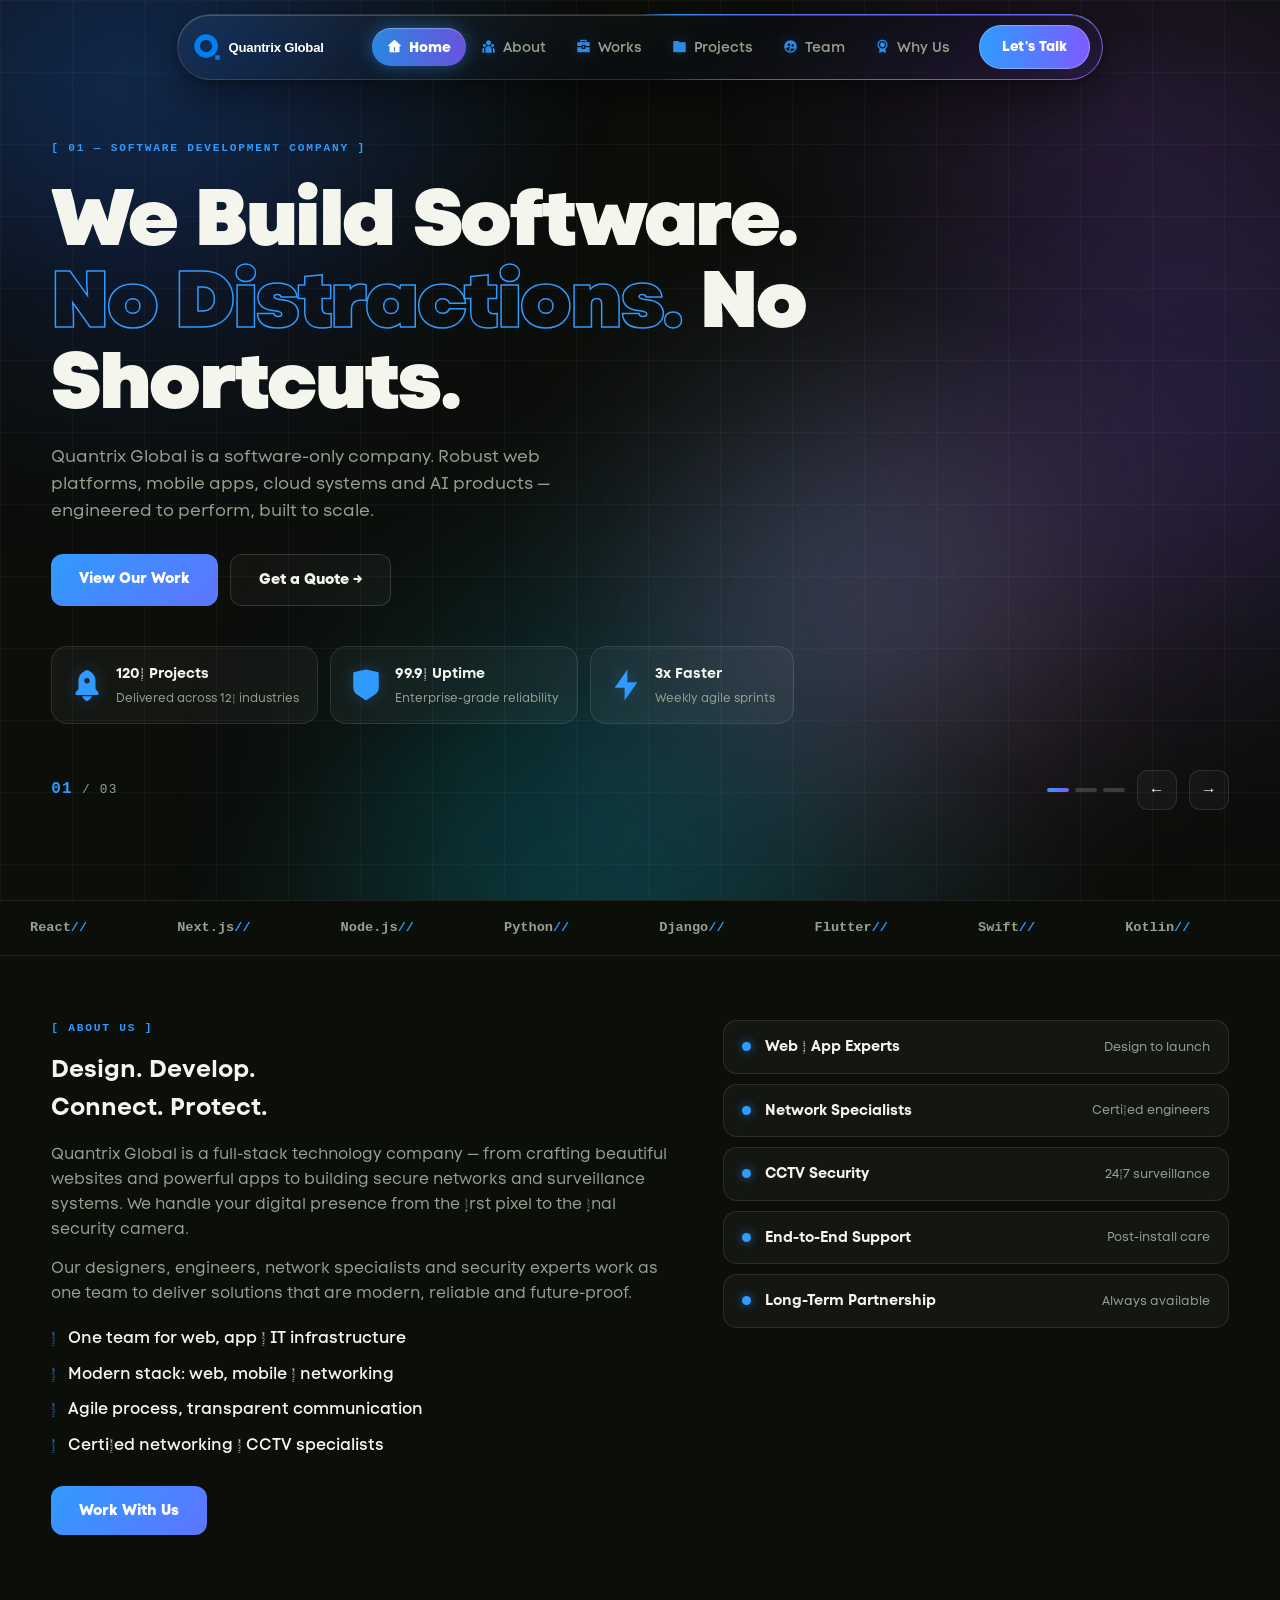
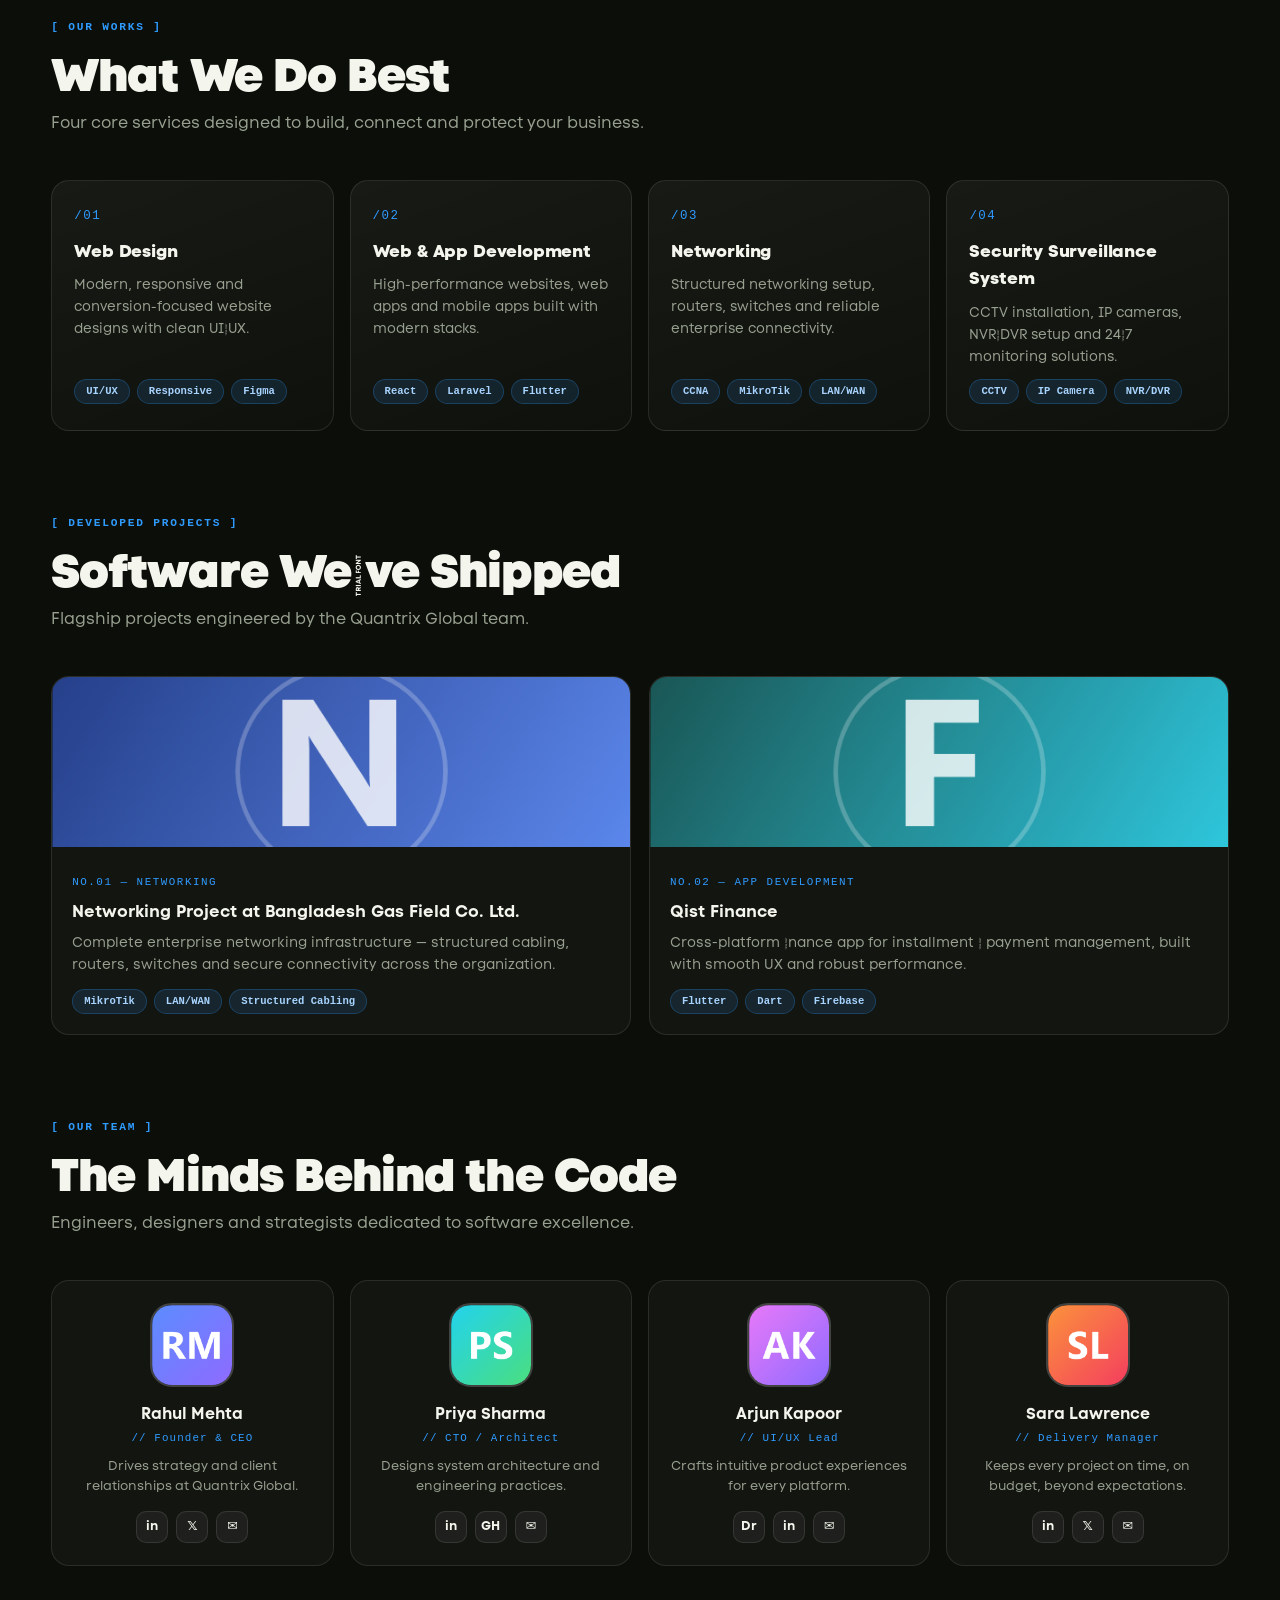
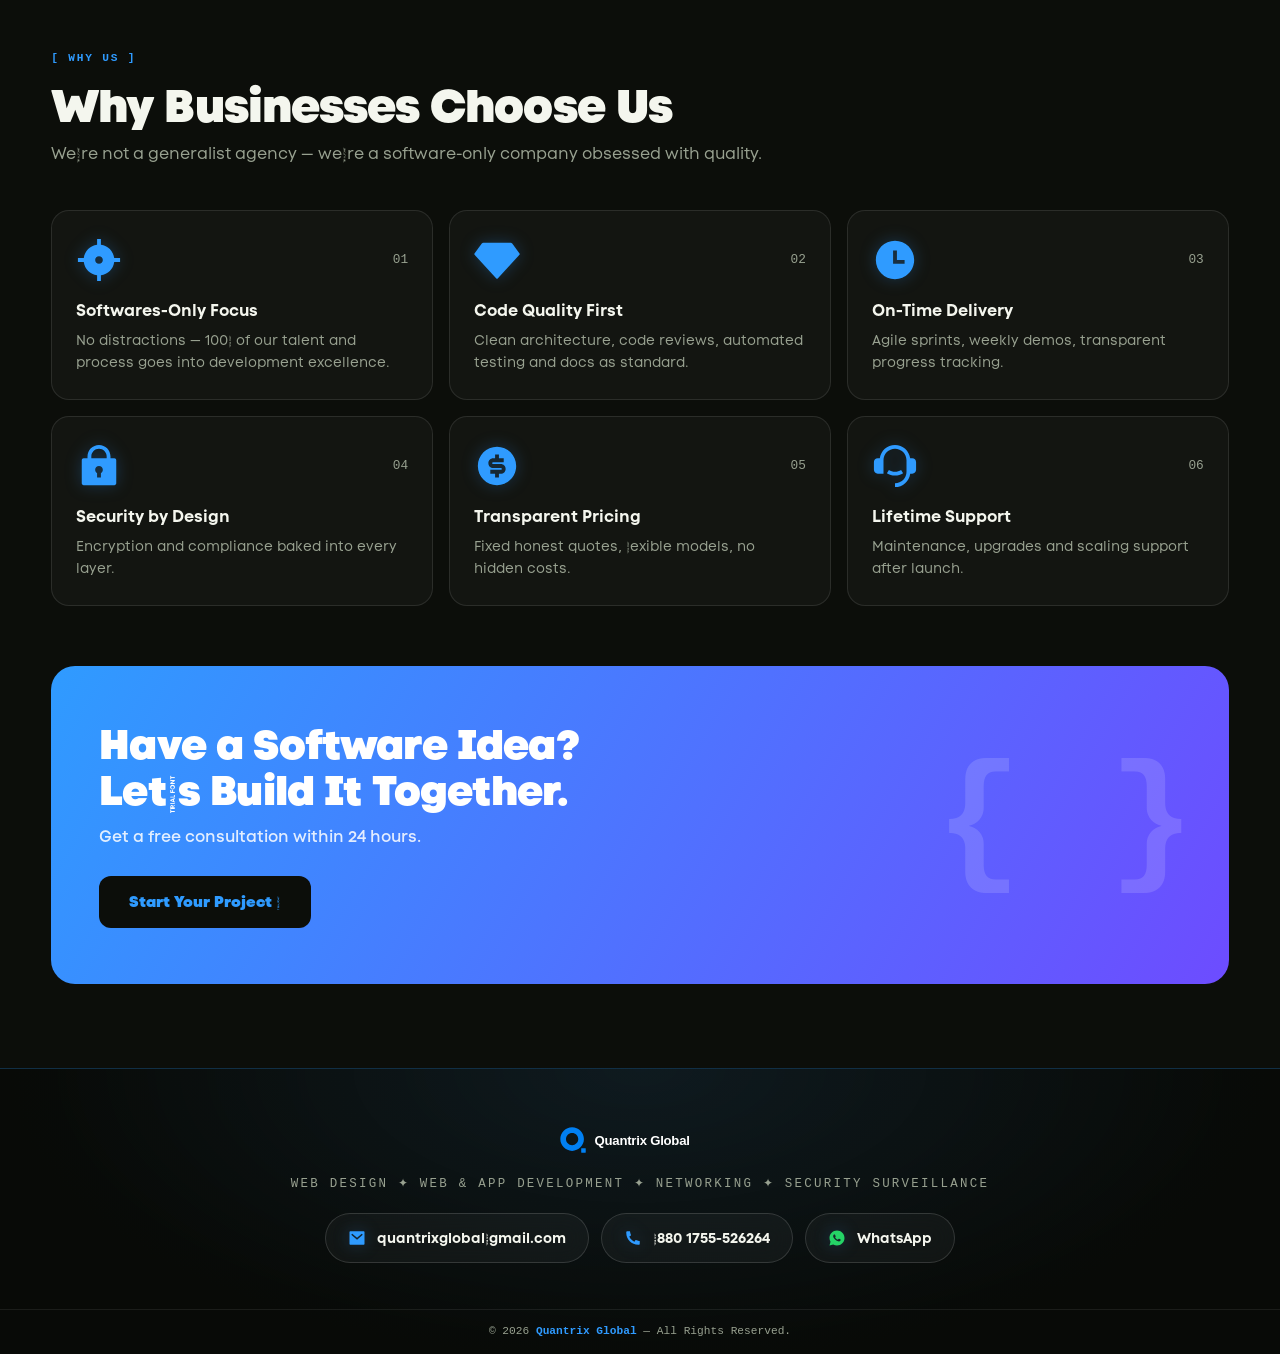
==== index.html @ fe653de9 "first commit" ====
﻿<!DOCTYPE html>
<html lang="en">
<head>
<meta charset="UTF-8">
<meta name="viewport" content="width=device-width, initial-scale=1.0">
<title>Quantrix Global — Software Development Company</title>
<meta name="description" content="Quantrix Global — We develop powerful, scalable software. Web apps, mobile apps, cloud solutions, AI systems and more.">
<link rel="icon" type="image/svg+xml" href="assets/img/logo-mark.svg">
<link rel="stylesheet" href="assets/css/style.css">
</head>
<body>

<div class="bg-grid"></div>
<div class="bg-colors"><div class="blob b1"></div><div class="blob b2"></div><div class="blob b3"></div><div class="blob b4"></div><div class="blob b5"></div></div>
<div class="bg-glow"></div>

<!-- ============ NAV ============ -->
<div class="nav-wrap">
  <nav class="nav" id="nav">
    <a href="#home" class="brand">
      <img class="brand-logo" src="assets/img/logo-nav.svg" alt="Quantrix Global">
    </a>
    <ul class="nav-links">
      <li><a href="#home" class="active"><img class="nico" src="assets/img/icons/react/home.svg" alt="">Home</a></li>
      <li><a href="#about"><img class="nico" src="assets/img/icons/react/about.svg" alt="">About</a></li>
      <li><a href="#works"><img class="nico" src="assets/img/icons/react/works.svg" alt="">Works</a></li>
      <li><a href="#projects"><img class="nico" src="assets/img/icons/react/projects.svg" alt="">Projects</a></li>
      <li><a href="#team"><img class="nico" src="assets/img/icons/react/team.svg" alt="">Team</a></li>
      <li><a href="#why"><img class="nico" src="assets/img/icons/react/why.svg" alt="">Why Us</a></li>
    </ul>
    <a href="#contact" class="nav-cta">Let's Talk</a>
    <button class="hamburger" id="hamburger" aria-label="Menu">
      <span class="bar"></span><span class="bar"></span><span class="bar"></span>
    </button>
  </nav>
</div>

<!-- ============ HERO SLIDER ============ -->
<header class="hero" id="home">
  <div class="container">
    <div class="hero-grid">
      <div class="slider" id="slider">

        <div class="slide active">
          <span class="k-mono mono">[ 01 — Software Development Company ]</span>
          <h1>We Build Software.<br><em>No Distractions.</em> No Shortcuts.</h1>
          <p>Quantrix Global is a software-only company. Robust web platforms, mobile apps, cloud systems and AI products — engineered to perform, built to scale.</p>
          <div class="slide-actions">
            <a href="#projects" class="btn-primary">View Our Work</a>
            <a href="#contact" class="btn-ghost">Get a Quote →</a>
          </div>
          <div class="k-tokens">
            <div class="k-card"><img src="assets/img/icons/react/rocket.svg" alt=""><span><b>120+ Projects</b><small>Delivered across 12+ industries</small></span></div>
            <div class="k-card"><img src="assets/img/icons/react/shield.svg" alt=""><span><b>99.9% Uptime</b><small>Enterprise-grade reliability</small></span></div>
            <div class="k-card"><img src="assets/img/icons/react/bolt.svg" alt=""><span><b>3x Faster</b><small>Weekly agile sprints</small></span></div>
          </div>
        </div>

        <div class="slide">
          <span class="k-mono mono">[ 02 — Web · Mobile · Cloud · AI ]</span>
          <h1>One Team.<br>Every <em>Technology</em> You Need.</h1>
          <p>Idea to launch — strategy, design, development, testing and deployment under one roof, with weekly demos so you always know what's shipping.</p>
          <div class="slide-actions">
            <a href="#works" class="btn-primary">Explore Services</a>
            <a href="#team" class="btn-ghost">Meet the Team →</a>
          </div>
          <div class="k-tokens">
            <div class="k-card"><img src="assets/img/icons/react/web.svg" alt=""><span><b>8+ Countries</b><small>Serving a global client base</small></span></div>
            <div class="k-card"><img src="assets/img/icons/react/ai.svg" alt=""><span><b>AI-Enabled</b><small>Future-proof builds</small></span></div>
            <div class="k-card"><img src="assets/img/icons/react/target.svg" alt=""><span><b>100% Focus</b><small>On development excellence</small></span></div>
          </div>
        </div>

        <div class="slide">
          <span class="k-mono mono">[ 03 — Your Technology Partner ]</span>
          <h1>Bold Ideas,<br>Engineered Into <em>Reality.</em></h1>
          <p>Startups and enterprises trust us to architect, build and scale mission-critical software that users love and businesses depend on.</p>
          <div class="slide-actions">
            <a href="#why" class="btn-primary">Why Choose Us</a>
            <a href="#contact" class="btn-ghost">Start a Project →</a>
          </div>
          <div class="k-tokens">
            <div class="k-card"><img src="assets/img/icons/react/coin.svg" alt=""><span><b>Honest Pricing</b><small>Fixed quotes, no hidden costs</small></span></div>
            <div class="k-card"><img src="assets/img/icons/react/support.svg" alt=""><span><b>Lifetime Support</b><small>We stay after launch</small></span></div>
            <div class="k-card"><img src="assets/img/icons/react/lock.svg" alt=""><span><b>Security First</b><small>Baked into every layer</small></span></div>
          </div>
        </div>

      </div>

      <div class="slider-controls">
        <span class="s-count"><b>01</b> / 03</span>
        <div class="s-nav">
          <div class="s-dots" id="dots"></div>
          <button class="s-arrow" id="prev" aria-label="Previous">←</button>
          <button class="s-arrow" id="next" aria-label="Next">→</button>
        </div>
      </div>
    </div>
  </div>
</header>

<!-- ============ TECH MARQUEE ============ -->
<div class="marquee-wrap">
  <div class="marquee">
    <span>React<i>//</i></span><span>Next.js<i>//</i></span><span>Node.js<i>//</i></span><span>Python<i>//</i></span><span>Django<i>//</i></span><span>Flutter<i>//</i></span><span>Swift<i>//</i></span><span>Kotlin<i>//</i></span><span>AWS<i>//</i></span><span>Azure<i>//</i></span><span>Docker<i>//</i></span><span>Kubernetes<i>//</i></span><span>TensorFlow<i>//</i></span><span>PostgreSQL<i>//</i></span><span>GraphQL<i>//</i></span>
    <span>React<i>//</i></span><span>Next.js<i>//</i></span><span>Node.js<i>//</i></span><span>Python<i>//</i></span><span>Django<i>//</i></span><span>Flutter<i>//</i></span><span>Swift<i>//</i></span><span>Kotlin<i>//</i></span><span>AWS<i>//</i></span><span>Azure<i>//</i></span><span>Docker<i>//</i></span><span>Kubernetes<i>//</i></span><span>TensorFlow<i>//</i></span><span>PostgreSQL<i>//</i></span><span>GraphQL<i>//</i></span>
  </div>
</div>

<!-- ============ STATS STRIP ============ -->
<section id="about" style="padding-top:64px">
  <div class="container">
    <div class="about-grid">
      <div class="about-copy reveal">
        <span class="sec-tag mono">[ About Us ]</span>
        <h2>Design. Develop.<br>Connect. Protect.</h2>
        <p style="margin-top:14px">Quantrix Global is a full-stack technology company — from crafting beautiful websites and powerful apps to building secure networks and surveillance systems. We handle your digital presence from the first pixel to the final security camera.</p>
        <p>Our designers, engineers, network specialists and security experts work as one team to deliver solutions that are modern, reliable and future-proof.</p>
        <ul class="about-points">
          <li>One team for web, app & IT infrastructure</li>
          <li>Modern stack: web, mobile & networking</li>
          <li>Agile process, transparent communication</li>
          <li>Certified networking & CCTV specialists</li>
        </ul>
        <a href="#contact" class="btn-primary">Work With Us</a>
      </div>
      <div class="pill-rows">
        <div class="prow reveal"><span class="dot"></span><b>Web & App Experts</b><small>Design to launch</small></div>
        <div class="prow reveal"><span class="dot"></span><b>Network Specialists</b><small>Certified engineers</small></div>
        <div class="prow reveal"><span class="dot"></span><b>CCTV Security</b><small>24/7 surveillance</small></div>
        <div class="prow reveal"><span class="dot"></span><b>End-to-End Support</b><small>Post-install care</small></div>
        <div class="prow reveal"><span class="dot"></span><b>Long-Term Partnership</b><small>Always available</small></div>
      </div>
    </div>
  </div>
</section>

<!-- ============ WORKS: EDITORIAL ROWS ============ -->
<section id="works" style="padding-top:0">
  <div class="container">
    <div class="sec-head reveal">
      <span class="sec-tag mono">[ Our Works ]</span>
      <h2>What We Do Best</h2>
      <p>Four core services designed to build, connect and protect your business.</p>
    </div>
    <div class="work-grid reveal">
      <div class="work-card">
        <span class="w-idx">/01</span>
        <h4>Web Design</h4>
        <p>Modern, responsive and conversion-focused website designs with clean UI/UX.</p>
        <div class="p-tags"><span>UI/UX</span><span>Responsive</span><span>Figma</span></div>
      </div>
      <div class="work-card">
        <span class="w-idx">/02</span>
        <h4>Web & App Development</h4>
        <p>High-performance websites, web apps and mobile apps built with modern stacks.</p>
        <div class="p-tags"><span>React</span><span>Laravel</span><span>Flutter</span></div>
      </div>
      <div class="work-card">
        <span class="w-idx">/03</span>
        <h4>Networking</h4>
        <p>Structured networking setup, routers, switches and reliable enterprise connectivity.</p>
        <div class="p-tags"><span>CCNA</span><span>MikroTik</span><span>LAN/WAN</span></div>
      </div>
      <div class="work-card">
        <span class="w-idx">/04</span>
        <h4>Security Surveillance System</h4>
        <p>CCTV installation, IP cameras, NVR/DVR setup and 24/7 monitoring solutions.</p>
        <div class="p-tags"><span>CCTV</span><span>IP Camera</span><span>NVR/DVR</span></div>
      </div>
    </div>
  </div>
</section>

<!-- ============ PROJECTS ============ -->
<section id="projects" style="padding-top:0">
  <div class="container">
    <div class="sec-head reveal">
      <span class="sec-tag mono">[ Developed Projects ]</span>
      <h2>Software We've Shipped</h2>
      <p>Flagship projects engineered by the Quantrix Global team.</p>
    </div>
    <div class="projects-grid">
      <div class="proj-card reveal">
        <div class="proj-thumb" style="background-image:url('assets/img/projects/nexcart.png')"></div>
        <div class="proj-body">
          <span class="p-idx">NO.01 — NETWORKING</span>
          <h4>Networking Project at Bangladesh Gas Field Co. Ltd.</h4>
          <p>Complete enterprise networking infrastructure — structured cabling, routers, switches and secure connectivity across the organization.</p>
          <div class="p-tags"><span>MikroTik</span><span>LAN/WAN</span><span>Structured Cabling</span></div>
        </div>
      </div>
      <div class="proj-card reveal">
        <div class="proj-thumb" style="background-image:url('assets/img/projects/finpulse.png')"></div>
        <div class="proj-body">
          <span class="p-idx">NO.02 — APP DEVELOPMENT</span>
          <h4>Qist Finance</h4>
          <p>Cross-platform finance app for installment & payment management, built with smooth UX and robust performance.</p>
          <div class="p-tags"><span>Flutter</span><span>Dart</span><span>Firebase</span></div>
        </div>
      </div>
    </div>
  </div>
</section>

<!-- ============ TEAM ============ -->
<section id="team" style="padding-top:0">
  <div class="container">
    <div class="sec-head reveal">
      <span class="sec-tag mono">[ Our Team ]</span>
      <h2>The Minds Behind the Code</h2>
      <p>Engineers, designers and strategists dedicated to software excellence.</p>
    </div>
    <div class="team-grid">
      <div class="team-card reveal">
        <img class="avatar" src="assets/img/avatars/avatar-rm.png" alt="Rahul Mehta">
        <h4>Rahul Mehta</h4>
        <div class="role">// Founder &amp; CEO</div>
        <p>Drives strategy and client relationships at Quantrix Global.</p>
        <div class="team-social"><a href="#" aria-label="LinkedIn">in</a><a href="#" aria-label="X">𝕏</a><a href="#" aria-label="Email">✉</a></div>
      </div>
      <div class="team-card reveal">
        <img class="avatar" src="assets/img/avatars/avatar-ps.png" alt="Priya Sharma">
        <h4>Priya Sharma</h4>
        <div class="role">// CTO / Architect</div>
        <p>Designs system architecture and engineering practices.</p>
        <div class="team-social"><a href="#" aria-label="LinkedIn">in</a><a href="#" aria-label="GitHub">GH</a><a href="#" aria-label="Email">✉</a></div>
      </div>
      <div class="team-card reveal">
        <img class="avatar" src="assets/img/avatars/avatar-ak.png" alt="Arjun Kapoor">
        <h4>Arjun Kapoor</h4>
        <div class="role">// UI/UX Lead</div>
        <p>Crafts intuitive product experiences for every platform.</p>
        <div class="team-social"><a href="#" aria-label="Dribbble">Dr</a><a href="#" aria-label="LinkedIn">in</a><a href="#" aria-label="Email">✉</a></div>
      </div>
      <div class="team-card reveal">
        <img class="avatar" src="assets/img/avatars/avatar-sl.png" alt="Sara Lawrence">
        <h4>Sara Lawrence</h4>
        <div class="role">// Delivery Manager</div>
        <p>Keeps every project on time, on budget, beyond expectations.</p>
        <div class="team-social"><a href="#" aria-label="LinkedIn">in</a><a href="#" aria-label="X">𝕏</a><a href="#" aria-label="Email">✉</a></div>
      </div>
    </div>
  </div>
</section>

<!-- ============ WHY US ============ -->
<section id="why" style="padding-top:0">
  <div class="container">
    <div class="sec-head reveal">
      <span class="sec-tag mono">[ Why Us ]</span>
      <h2>Why Businesses Choose Us</h2>
      <p>We're not a generalist agency — we're a software-only company obsessed with quality.</p>
    </div>
    <div class="why-grid">
      <div class="why-card reveal">
        <div class="w-top"><img class="wic" src="assets/img/icons/react/target.svg" alt=""><span class="wq">01</span></div>
        <h4>Softwares-Only Focus</h4>
        <p>No distractions — 100% of our talent and process goes into development excellence.</p>
      </div>
      <div class="why-card reveal">
        <div class="w-top"><img class="wic" src="assets/img/icons/react/gem.svg" alt=""><span class="wq">02</span></div>
        <h4>Code Quality First</h4>
        <p>Clean architecture, code reviews, automated testing and docs as standard.</p>
      </div>
      <div class="why-card reveal">
        <div class="w-top"><img class="wic" src="assets/img/icons/react/clock.svg" alt=""><span class="wq">03</span></div>
        <h4>On-Time Delivery</h4>
        <p>Agile sprints, weekly demos, transparent progress tracking.</p>
      </div>
      <div class="why-card reveal">
        <div class="w-top"><img class="wic" src="assets/img/icons/react/lock.svg" alt=""><span class="wq">04</span></div>
        <h4>Security by Design</h4>
        <p>Encryption and compliance baked into every layer.</p>
      </div>
      <div class="why-card reveal">
        <div class="w-top"><img class="wic" src="assets/img/icons/react/coin.svg" alt=""><span class="wq">05</span></div>
        <h4>Transparent Pricing</h4>
        <p>Fixed honest quotes, flexible models, no hidden costs.</p>
      </div>
      <div class="why-card reveal">
        <div class="w-top"><img class="wic" src="assets/img/icons/react/support.svg" alt=""><span class="wq">06</span></div>
        <h4>Lifetime Support</h4>
        <p>Maintenance, upgrades and scaling support after launch.</p>
      </div>
    </div>

    <div class="cta-panel reveal">
      <h3>Have a Software Idea?<br>Let's Build It Together.</h3>
      <p>Get a free consultation within 24 hours.</p>
      <a href="#contact" class="btn-dark">Start Your Project →</a>
    </div>
  </div>
</section>

<!-- ============ FOOTER ============ -->
<footer id="contact">
  <div class="container">
    <div class="foot-core reveal">
      <a href="#home" class="brand"><img class="brand-logo" src="assets/img/logo-nav.svg" alt="Quantrix Global"></a>
      <p class="fc-tag">Web Design ✦ Web &amp; App Development ✦ Networking ✦ Security Surveillance</p>
      <div class="fc-actions">
        <a class="fc-btn" href="mailto:quantrixglobal@gmail.com">
          <img class="ci" src="assets/img/icons/react/mail.svg" alt="">
          <span>quantrixglobal@gmail.com</span>
        </a>
        <a class="fc-btn" href="tel:+8801755526264">
          <img class="ci" src="assets/img/icons/react/phone.svg" alt="">
          <span>+880 1755-526264</span>
        </a>
        <a class="fc-btn fc-wa" href="https://wa.me/8801755526264" target="_blank" rel="noopener">
          <img class="ci" src="assets/img/icons/react/whatsapp.svg" alt="WhatsApp">
          <span>WhatsApp</span>
        </a>
      </div>
    </div>
  </div>
  <div class="foot-bottom">
    © <span id="year"></span> <b>Quantrix Global</b> — All Rights Reserved.
  </div>
</footer>

<button class="to-top" id="toTop" aria-label="Back to top">↑</button>

<script src="assets/js/main.js" defer></script>
<script>
(function(){
  const slides=document.querySelectorAll('.slide'),cnt=document.querySelector('.s-count b');
  function updateCount(){if(cnt)cnt.textContent=String([...slides].findIndex(s=>s.classList.contains('active'))+1).padStart(2,'0');}
  const obs=new MutationObserver(updateCount);
  slides.forEach(s=>obs.observe(s,{attributes:true,attributeFilter:['class']}));
})();
</script>
</body>
</html>
---- assets/css/style.css ----
﻿:root{
  --bg:#0c0e0a;
  --ink:#f4f6ee;
  --muted:#98a190;
  --acc:#2f9bff;
  --acc2:#7c5cff;
  --acc-soft:rgba(47,155,255,.12);
  --card:rgba(255,255,255,.04);
  --card-brd:rgba(255,255,255,.1);
  --glass-brd:rgba(255,255,255,.14);
}
/* ============ Code Next (assets/Fonts) ============ */
@font-face{font-family:"Code Next";src:url("../Fonts/CodeNext-Trial-Hairline.otf") format("opentype");font-weight:100;font-style:normal;font-display:swap}
@font-face{font-family:"Code Next";src:url("../Fonts/CodeNext-Trial-Thin.otf") format("opentype");font-weight:200;font-style:normal;font-display:swap}
@font-face{font-family:"Code Next";src:url("../Fonts/CodeNext-Trial-Light.otf") format("opentype");font-weight:300;font-style:normal;font-display:swap}
@font-face{font-family:"Code Next";src:url("../Fonts/CodeNext-Trial-Regular.otf") format("opentype");font-weight:400;font-style:normal;font-display:swap}
@font-face{font-family:"Code Next";src:url("../Fonts/CodeNext-Trial-Book.otf") format("opentype");font-weight:500;font-style:normal;font-display:swap}
@font-face{font-family:"Code Next";src:url("../Fonts/CodeNext-Trial-SemiBold.otf") format("opentype");font-weight:600;font-style:normal;font-display:swap}
@font-face{font-family:"Code Next";src:url("../Fonts/CodeNext-Trial-Bold.otf") format("opentype");font-weight:700;font-style:normal;font-display:swap}
@font-face{font-family:"Code Next";src:url("../Fonts/CodeNext-ExtraBold.otf") format("opentype");font-weight:800;font-style:normal;font-display:swap}
@font-face{font-family:"Code Next";src:url("../Fonts/CodeNext-Trial-Heavy.otf") format("opentype");font-weight:900;font-style:normal;font-display:swap}
@font-face{font-family:"Code Next";src:url("../Fonts/CodeNext-Trial-Black.otf") format("opentype");font-weight:1000;font-style:normal;font-display:swap}
*{margin:0;padding:0;box-sizing:border-box}
html{scroll-behavior:smooth}
body{
  font-family:"Code Next","Segoe UI",system-ui,-apple-system,sans-serif;
  background:var(--bg);color:var(--ink);line-height:1.6;overflow-x:hidden;
}
::selection{background:var(--acc);color:#fff}
a{text-decoration:none;color:inherit}
img{max-width:100%;display:block}
.container{width:min(1200px,92%);margin:0 auto}
.mono{font-family:Consolas,"Cascadia Code",monospace;letter-spacing:.16em;text-transform:uppercase;font-size:.7rem;font-weight:700}

/* ============ colorful aurora background ============ */
.bg-grid{
  position:fixed;inset:0;z-index:-3;
  background-image:
    linear-gradient(rgba(255,255,255,.035) 1px,transparent 1px),
    linear-gradient(90deg,rgba(255,255,255,.035) 1px,transparent 1px);
  background-size:72px 72px;
}
.bg-glow{position:fixed;inset:0;z-index:-1;pointer-events:none;
  background:
    radial-gradient(800px 400px at 12% 8%,rgba(47,155,255,.1),transparent 60%),
    radial-gradient(700px 400px at 88% 12%,rgba(168,85,247,.12),transparent 60%),
    radial-gradient(760px 420px at 50% 105%,rgba(34,211,238,.1),transparent 65%);
}
.bg-colors{position:fixed;inset:0;z-index:-2;overflow:hidden}
.blob{position:absolute;border-radius:50%;filter:blur(120px);opacity:.22;animation:drift 19s ease-in-out infinite alternate}
.blob.b1{width:520px;height:520px;background:#1d4ed8;top:-160px;left:-120px}
.blob.b2{width:480px;height:480px;background:#8b5cf6;top:18%;right:-150px;animation-delay:-5s}
.blob.b3{width:420px;height:420px;background:#06b6d4;bottom:-130px;left:30%;animation-delay:-11s}
.blob.b4{width:380px;height:380px;background:#f472b6;bottom:12%;right:16%;animation-delay:-15s}
.blob.b5{width:340px;height:340px;background:#38bdf8;top:46%;left:52%;animation-delay:-9s}
@keyframes drift{
  0%{transform:translate(0,0) scale(1)}
  50%{transform:translate(-50px,45px) scale(1.14)}
  100%{transform:translate(45px,-50px) scale(1.08)}
}

/* ============ aurora-edge glass capsule ============ */
.nav-wrap{position:fixed;top:14px;left:0;right:0;z-index:1000;display:flex;justify-content:center;padding:0 14px}
.nav{
  position:relative;display:flex;align-items:center;gap:14px;
  padding:10px 12px;border-radius:999px;
  background:linear-gradient(160deg,rgba(255,255,255,.06) 0%,rgba(10,12,20,.55) 55%,rgba(124,92,255,.08) 100%);
  border:1px solid rgba(255,255,255,.12);
  backdrop-filter:blur(22px) saturate(160%);-webkit-backdrop-filter:blur(22px) saturate(160%);
  box-shadow:0 1px 0 rgba(255,255,255,.2) inset,0 2px 10px rgba(0,0,0,.25),0 18px 48px rgba(0,0,0,.4);
}
/* animated gradient border ring */
.nav::before{
  content:"";position:absolute;inset:-1px;border-radius:inherit;padding:1px;
  background:conic-gradient(from var(--ang,0deg),rgba(47,155,255,0),rgba(47,155,255,.9),rgba(124,92,255,.9),rgba(255,255,255,0) 40%);
  -webkit-mask:linear-gradient(#000 0 0) content-box,linear-gradient(#000 0 0);
  -webkit-mask-composite:xor;mask-composite:exclude;
  animation:ring-spin 6s linear infinite;pointer-events:none;
}
@keyframes ring-spin{to{--ang:360deg}}
@property --ang{syntax:'<angle>';inherits:false;initial-value:0deg}
.brand{display:flex;align-items:center;gap:9px;font-weight:900;font-size:1rem;letter-spacing:.02em;white-space:nowrap}
.brand-logo{height:34px;width:auto;display:block}
.qmark{width:32px;height:32px;border-radius:9px;flex-shrink:0}
.brand span b{color:var(--acc)}
.nav-links{display:flex;list-style:none;margin:0 auto}
.nav-links li+li{border-left:0}
.nav-links a{
  display:inline-flex;align-items:center;gap:7px;
  padding:8px 15px;border-radius:999px;font-size:.88rem;font-weight:600;color:var(--muted);
  transition:.25s;white-space:nowrap;
}
.nico{width:15px;height:15px;flex-shrink:0;opacity:.9;transition:.25s}
.nav-links a:hover{color:#fff;background:rgba(255,255,255,.07);box-shadow:0 0 0 1px rgba(255,255,255,.14) inset}
.nav-links a:hover .nico{filter:brightness(0) invert(1);opacity:1}
.nav-links a.active{
  color:#fff;font-weight:800;
  background:linear-gradient(90deg,rgba(47,155,255,.85),rgba(124,92,255,.85));
  box-shadow:0 0 18px rgba(47,155,255,.45),0 1px 0 rgba(255,255,255,.3) inset;
}
.nav-links a.active .nico{filter:brightness(0) invert(1);opacity:1}
.nav-cta{
  position:relative;z-index:1;
  padding:10px 22px;border-radius:999px;font-size:.85rem;font-weight:800;color:#fff;
  background:linear-gradient(90deg,var(--acc),var(--acc2));
  border:1px solid rgba(255,255,255,.28);
  white-space:nowrap;transition:.25s;
}
.nav-cta:hover{transform:translateY(-2px) scale(1.03);box-shadow:0 0 0 1px rgba(255,255,255,.3) inset,0 8px 26px rgba(124,92,255,.5)}
.hamburger{display:none;background:none;border:0;cursor:pointer;padding:8px;margin-left:auto}
.hamburger .bar{display:block;width:20px;height:2px;background:#fff;margin:4px 0;border-radius:2px;transition:.3s}

/* icons: crisp + glow, colors set inside the SVGs */
.nico,.k-card img,.wic,.ci{
  filter:drop-shadow(0 0 8px rgba(47,155,255,.25));
}
.nico{transition:.25s}

/* ============ hero: bold editorial ============ */
.hero{position:relative;min-height:92vh;display:flex;align-items:center;padding:140px 0 60px}
.hero-grid{width:100%}
.slide{display:none}
.slide.active{display:block;animation:slam .7s cubic-bezier(.2,.9,.25,1) both}
@keyframes slam{from{opacity:0;transform:translateY(50px)}to{opacity:1;transform:none}}
.slide .k-mono{display:block;color:var(--acc);margin-bottom:18px}
.slide h1{
  font-size:clamp(2.7rem,6.6vw,5rem);line-height:1.02;font-weight:900;letter-spacing:-.03em;
  max-width:980px;margin-bottom:22px;
}
.slide h1 em{font-style:normal;color:transparent;-webkit-text-stroke:1.5px var(--acc)}
.slide p{color:var(--muted);font-size:1.06rem;max-width:560px;margin-bottom:30px}
.slide-actions{display:flex;gap:12px;flex-wrap:wrap;margin-bottom:40px}
.btn-primary,.btn-ghost{padding:13px 28px;border-radius:12px;font-weight:800;font-size:.92rem;transition:.25s;display:inline-block}
.btn-primary{background:linear-gradient(135deg,var(--acc),var(--acc2));background-size:160% 160%;color:#fff}
.btn-primary:hover{background-position:100% 100%;transform:translateY(-3px);box-shadow:0 12px 32px rgba(124,92,255,.35)}
.btn-ghost{border:1px solid var(--glass-brd);background:rgba(255,255,255,.03);color:var(--ink)}
.btn-ghost:hover{border-color:var(--acc);color:var(--acc)}
.k-tokens{display:flex;gap:12px;flex-wrap:wrap}
.k-card{
  display:flex;align-items:center;gap:12px;padding:14px 18px;border-radius:16px;
  background:rgba(255,255,255,.04);border:1px solid var(--card-brd);
  backdrop-filter:blur(14px);transition:.25s;
}
.k-card:hover{border-color:rgba(47,155,255,.4);transform:translateY(-3px)}
.k-card img{width:34px;height:34px;border-radius:10px}
.k-card b{display:block;font-size:.9rem}
.k-card small{color:var(--muted);font-size:.74rem}
.slider-controls{display:flex;align-items:center;justify-content:space-between;margin-top:46px}
.s-count{font-family:Consolas,monospace;color:var(--muted);font-size:.8rem;letter-spacing:.1em}
.s-count b{color:var(--acc);font-size:1rem}
.s-nav{display:flex;align-items:center;gap:12px}
.s-dots{display:flex;gap:6px}
.s-dot{width:22px;height:4px;border-radius:3px;background:rgba(255,255,255,.18);cursor:pointer;transition:.3s;border:0}
.s-dot.active{background:linear-gradient(90deg,var(--acc),var(--acc2))}
.s-arrow{
  width:40px;height:40px;border-radius:11px;border:1px solid var(--card-brd);cursor:pointer;
  background:rgba(255,255,255,.03);color:var(--ink);font-size:1rem;
  transition:.25s;display:grid;place-items:center;
}
.s-arrow:hover{background:var(--acc);color:#fff;border-color:var(--acc)}

/* ============ marquee ============ */
.marquee-wrap{
  border-top:1px solid rgba(255,255,255,.08);border-bottom:1px solid rgba(255,255,255,.08);
  padding:16px 0;margin:30px 0 0;overflow:hidden;
}
.marquee{display:flex;gap:0;width:max-content;animation:scroll 26s linear infinite}
.marquee span{
  font-family:Consolas,monospace;font-size:.85rem;font-weight:700;color:var(--muted);
  padding:0 30px;white-space:nowrap;
}
.marquee span i{color:var(--acc);font-style:normal;padding-right:30px}
@keyframes scroll{to{transform:translateX(-50%)}}

/* ============ sections ============ */
section{padding:84px 0;position:relative}
.sec-tag{color:var(--acc);margin-bottom:12px;display:block}
.sec-head{max-width:720px;margin-bottom:44px}
.sec-head h2{font-size:clamp(1.9rem,3.8vw,2.9rem);font-weight:900;letter-spacing:-.02em;line-height:1.1;margin-bottom:10px}
.sec-head p{color:var(--muted)}

/* stats strip */
.strip{
  display:grid;grid-template-columns:repeat(4,1fr);
  border:1px solid rgba(255,255,255,.09);border-radius:18px;overflow:hidden;
  background:rgba(255,255,255,.02);
}
.s-item{padding:30px 26px;border-left:1px solid rgba(255,255,255,.09)}
.s-item:first-child{border-left:0}
.s-item .num{font-size:2.8rem;font-weight:900;letter-spacing:-.02em;color:var(--acc);display:block}
.s-item .lbl{color:var(--muted);font-size:.8rem;font-weight:600;margin-top:2px}

/* about */
.about-grid{display:grid;grid-template-columns:1.1fr .9fr;gap:54px;align-items:start}
.about-copy p{color:var(--muted);margin-bottom:14px;font-size:.98rem}
.about-points{list-style:none;margin:20px 0 28px;display:grid;gap:10px}
.about-points li{display:flex;gap:12px;align-items:flex-start;font-weight:600}
.about-points li::before{content:"\2192";color:var(--acc);font-weight:900}
.pill-rows{display:grid;gap:10px}
.prow{
  display:flex;align-items:center;gap:14px;padding:14px 18px;border-radius:14px;
  background:rgba(255,255,255,.035);border:1px solid var(--card-brd);transition:.25s;
}
.prow:hover{border-color:rgba(47,155,255,.35);transform:translateX(6px)}
.prow .dot{width:9px;height:9px;border-radius:50%;background:var(--acc);flex-shrink:0;box-shadow:0 0 10px rgba(47,155,255,.6)}
.prow b{font-size:.92rem}
.prow small{color:var(--muted);font-size:.78rem;margin-left:auto;white-space:nowrap}

/* works: editorial rows */
.rows{border-top:1px solid rgba(255,255,255,.09)}
.row{
  display:grid;grid-template-columns:80px 1fr 90px 54px;align-items:center;gap:26px;
  padding:26px 14px;border-bottom:1px solid rgba(255,255,255,.09);
  transition:.3s;position:relative;overflow:hidden;border-radius:2px;
}
.row::before{
  content:"";position:absolute;inset:0;  background:linear-gradient(90deg,rgba(47,155,255,.14),rgba(124,92,255,.1),transparent 70%);
  transform:scaleX(0);transform-origin:left;transition:.4s;z-index:-1;
}
.row:hover{padding-left:26px}
.row:hover::before{transform:scaleX(1)}
.row .idx{font-family:Consolas,monospace;color:var(--muted);font-size:.85rem}
.row:hover .idx{color:var(--acc)}
.row h4{font-size:1.35rem;font-weight:800;letter-spacing:-.01em;margin-bottom:4px}
.row .r-desc{color:var(--muted);font-size:.88rem}
.row .chips{display:flex;flex-direction:column;gap:5px;align-items:flex-end}
.row .chips span{
  font-family:Consolas,monospace;font-size:.66rem;color:var(--muted);
  border:1px solid var(--card-brd);border-radius:20px;padding:3px 10px;white-space:nowrap;
}
.row .go{
  width:46px;height:46px;border-radius:50%;border:1px solid var(--card-brd);
  display:grid;place-items:center;font-size:1rem;transition:.3s;justify-self:end;
}
.row:hover .go{background:var(--acc);color:#fff;border-color:var(--acc);transform:rotate(-45deg)}

/* works: cards */
.work-grid{display:grid;grid-template-columns:repeat(4,1fr);gap:16px}
.work-card{
  padding:26px 22px;border-radius:18px;display:flex;flex-direction:column;gap:10px;
  background:linear-gradient(160deg,rgba(255,255,255,.05),rgba(255,255,255,.015));
  border:1px solid var(--card-brd);transition:.3s;position:relative;overflow:hidden;
}
.work-card:hover{border-color:rgba(47,155,255,.45);transform:translateY(-6px);box-shadow:0 20px 44px rgba(0,0,0,.45)}
.work-card .w-idx{font-family:Consolas,monospace;color:var(--acc);font-size:.78rem;letter-spacing:.12em}
.work-card h4{font-size:1.08rem;font-weight:800;letter-spacing:-.01em}
.work-card p{color:var(--muted);font-size:.85rem;flex:1}
.work-card .p-tags{margin-top:2px}

/* projects */
.projects-grid{display:grid;grid-template-columns:repeat(2,1fr);gap:18px}
.proj-card{
  border-radius:18px;overflow:hidden;
  background:rgba(255,255,255,.03);border:1px solid var(--card-brd);transition:.3s;
}
.proj-card:hover{border-color:rgba(47,155,255,.45);transform:translateY(-6px);box-shadow:0 22px 50px rgba(0,0,0,.5)}
.proj-thumb{height:170px;background-size:cover;background-position:center;filter:saturate(.9);transition:.3s}
.proj-card:hover .proj-thumb{filter:saturate(1.1)}
.proj-body{padding:20px}
.proj-body .p-idx{font-family:Consolas,monospace;font-size:.68rem;color:var(--acc);letter-spacing:.14em}
.proj-body h4{margin:6px 0 6px;font-size:1.05rem}
.proj-body p{color:var(--muted);font-size:.86rem;margin-bottom:14px}
.p-tags{display:flex;flex-wrap:wrap;gap:7px}
.p-tags span{
  font-family:Consolas,monospace;font-size:.66rem;font-weight:700;padding:3px 11px;border-radius:20px;
  color:#a8d4ff;background:var(--acc-soft);border:1px solid rgba(47,155,255,.25);
}

/* team */
.team-grid{display:grid;grid-template-columns:repeat(4,1fr);gap:16px}
.team-card{
  padding:22px 18px;border-radius:18px;text-align:center;
  background:rgba(255,255,255,.03);border:1px solid var(--card-brd);transition:.3s;
}
.team-card:hover{border-color:rgba(47,155,255,.4);transform:translateY(-6px)}
.avatar{
  width:84px;height:84px;border-radius:22px;margin:0 auto 14px;object-fit:cover;
  border:2px solid rgba(255,255,255,.2);transition:.3s;
}
.team-card:hover .avatar{border-color:var(--acc);transform:scale(1.06)}
.team-card h4{font-size:1rem}
.team-card .role{font-family:Consolas,monospace;color:var(--acc);font-size:.68rem;letter-spacing:.1em;margin:4px 0 8px}
.team-card p{color:var(--muted);font-size:.8rem;margin-bottom:14px}
.team-social{display:flex;justify-content:center;gap:8px}
.team-social a{
  width:32px;height:32px;border-radius:10px;display:grid;place-items:center;font-size:.8rem;font-weight:700;
  background:rgba(255,255,255,.05);border:1px solid var(--card-brd);transition:.22s;
}
.team-social a:hover{background:var(--acc);color:#fff}

/* why us */
.why-grid{display:grid;grid-template-columns:repeat(3,1fr);gap:16px}
.why-card{
  padding:26px 24px;border-radius:18px;
  background:rgba(255,255,255,.03);border:1px solid var(--card-brd);transition:.3s;
}
.why-card:hover{border-color:rgba(47,155,255,.4);background:rgba(47,155,255,.05)}
.why-card .w-top{display:flex;align-items:center;justify-content:space-between;margin-bottom:14px}
.why-card .wic{width:46px;height:46px;border-radius:13px}
.why-card .wq{font-family:Consolas,monospace;color:var(--muted);font-size:.8rem}
.why-card h4{margin-bottom:6px;font-size:1.02rem}
.why-card p{color:var(--muted);font-size:.86rem}

/* CTA */
.cta-panel{
  margin-top:60px;border-radius:24px;padding:56px 48px;position:relative;overflow:hidden;
  background:linear-gradient(120deg,#2f9bff,#6d4cff);color:#fff;
}
.cta-panel h3{font-size:clamp(1.7rem,3.4vw,2.6rem);font-weight:900;letter-spacing:-.02em;line-height:1.1;margin-bottom:10px}
.cta-panel p{color:rgba(255,255,255,.85);margin-bottom:26px;font-weight:600}
.btn-dark{padding:14px 30px;border-radius:12px;font-weight:900;font-size:.95rem;background:#0c0e0a;color:var(--acc);display:inline-block;transition:.25s}
.btn-dark:hover{transform:translateY(-3px);box-shadow:0 12px 30px rgba(0,0,0,.4)}
.cta-panel::after{
  content:"{ }";position:absolute;right:34px;top:50%;transform:translateY(-50%);
  font-family:Consolas,monospace;font-size:9rem;font-weight:900;color:rgba(255,255,255,.14);
}

/* footer — minimal contact-core, no links */
footer{background:radial-gradient(900px 420px at 50% 0%,rgba(47,155,255,.09),#080a07 70%);border-top:1px solid rgba(47,155,255,.25);padding:54px 0 0}
.foot-core{display:flex;flex-direction:column;align-items:center;gap:18px;text-align:center;padding-bottom:46px}
.foot-core .brand{margin:0}
.foot-core .brand .brand-logo{height:34px}
.fc-tag{color:var(--muted);font-size:.78rem;letter-spacing:.18em;text-transform:uppercase;font-family:Consolas,monospace}
.fc-actions{display:flex;flex-wrap:wrap;justify-content:center;gap:12px}
.fc-btn{
  display:inline-flex;align-items:center;gap:11px;
  padding:13px 22px;border-radius:999px;font-size:.88rem;font-weight:700;color:var(--ink);
  background:rgba(255,255,255,.04);border:1px solid rgba(255,255,255,.14);
  backdrop-filter:blur(12px);-webkit-backdrop-filter:blur(12px);transition:.25s;
}
.fc-btn:hover{background:linear-gradient(90deg,var(--acc),var(--acc2));color:#fff;border-color:transparent;transform:translateY(-3px);box-shadow:0 12px 30px rgba(47,155,255,.35)}
.fc-btn .ci{width:18px;height:18px;flex-shrink:0}
.fc-wa:hover{background:#25d366;color:#fff}.fc-wa:hover .ci{filter:brightness(0) invert(1)}
.foot-bottom{border-top:1px solid rgba(255,255,255,.08);padding:13px 0;text-align:center;color:var(--muted);font-size:.7rem;font-family:Consolas,monospace}
.foot-bottom b{color:var(--acc)}

/* reveal */
.reveal{opacity:0;transform:translateY(30px);transition:opacity .7s ease,transform .7s ease}
.reveal.visible{opacity:1;transform:none}

/* back to top */
.to-top{
  position:fixed;bottom:24px;right:24px;width:46px;height:46px;border-radius:13px;cursor:pointer;z-index:900;
  background:var(--acc);color:#fff;border:0;font-size:1.05rem;font-weight:900;
  opacity:0;pointer-events:none;transition:.3s;
}
.to-top.show{opacity:1;pointer-events:auto}
.to-top:hover{transform:translateY(-4px);box-shadow:0 10px 26px rgba(47,155,255,.35)}

/* ============ responsive ============ */
@media (max-width:1020px){
  .work-grid{grid-template-columns:1fr 1fr}
  .projects-grid,.why-grid{grid-template-columns:1fr 1fr}
  .team-grid{grid-template-columns:1fr 1fr}
  .foot-core{padding-bottom:34px}
  .fc-actions{flex-direction:column;width:100%;max-width:340px}
  .fc-btn{justify-content:center}
}
@media (max-width:900px){
  .about-grid{grid-template-columns:1fr}
  .strip{grid-template-columns:1fr 1fr}
  .s-item:nth-child(3){border-left:0}
  .s-item{border-top:1px solid rgba(255,255,255,.09)}
  .s-item:nth-child(-n+2){border-top:0}
  .nav-links,.nav-cta{display:none}
  .hamburger{display:block}
  .nav{gap:12px}
  .nav.menu-open{flex-wrap:wrap;border-radius:32px;padding-bottom:14px}
  .nav.menu-open .nav-links{display:flex;flex-direction:column;width:100%;padding-top:6px}
  .nav.menu-open .nav-cta{display:inline-block;margin-top:8px;text-align:center;padding:10px}
  .nav.menu-open .hamburger .bar:nth-child(1){transform:translateY(6px) rotate(45deg)}
  .nav.menu-open .hamburger .bar:nth-child(2){opacity:0}
  .nav.menu-open .hamburger .bar:nth-child(3){transform:translateY(-6px) rotate(-45deg)}
}
@media (max-width:600px){
  section{padding:60px 0}
  .work-grid,.projects-grid,.why-grid,.team-grid{grid-template-columns:1fr}
  .strip{grid-template-columns:1fr}
  .s-item{border-left:0;border-top:1px solid rgba(255,255,255,.09)}
  .s-item:first-child{border-top:0}

  .hero{padding-top:120px}
  .cta-panel{padding:40px 26px}
  .cta-panel::after{display:none}
}
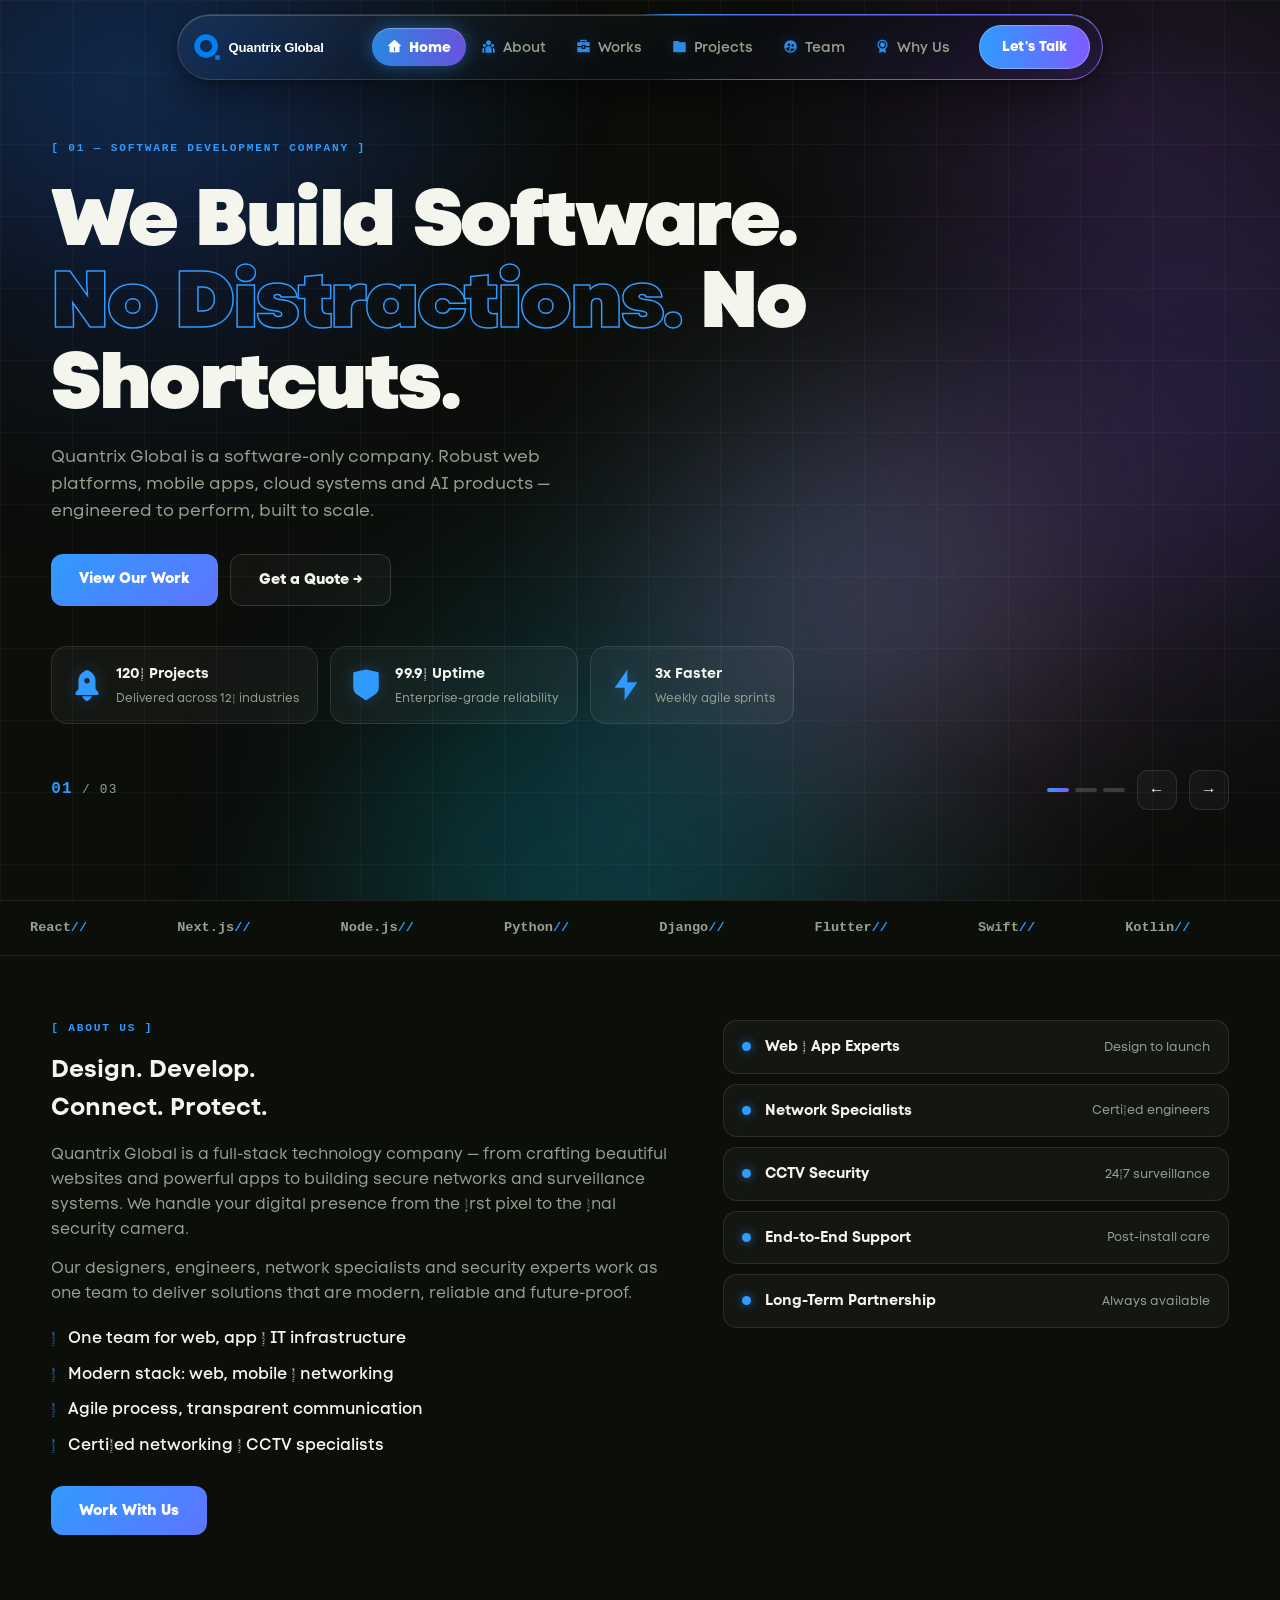
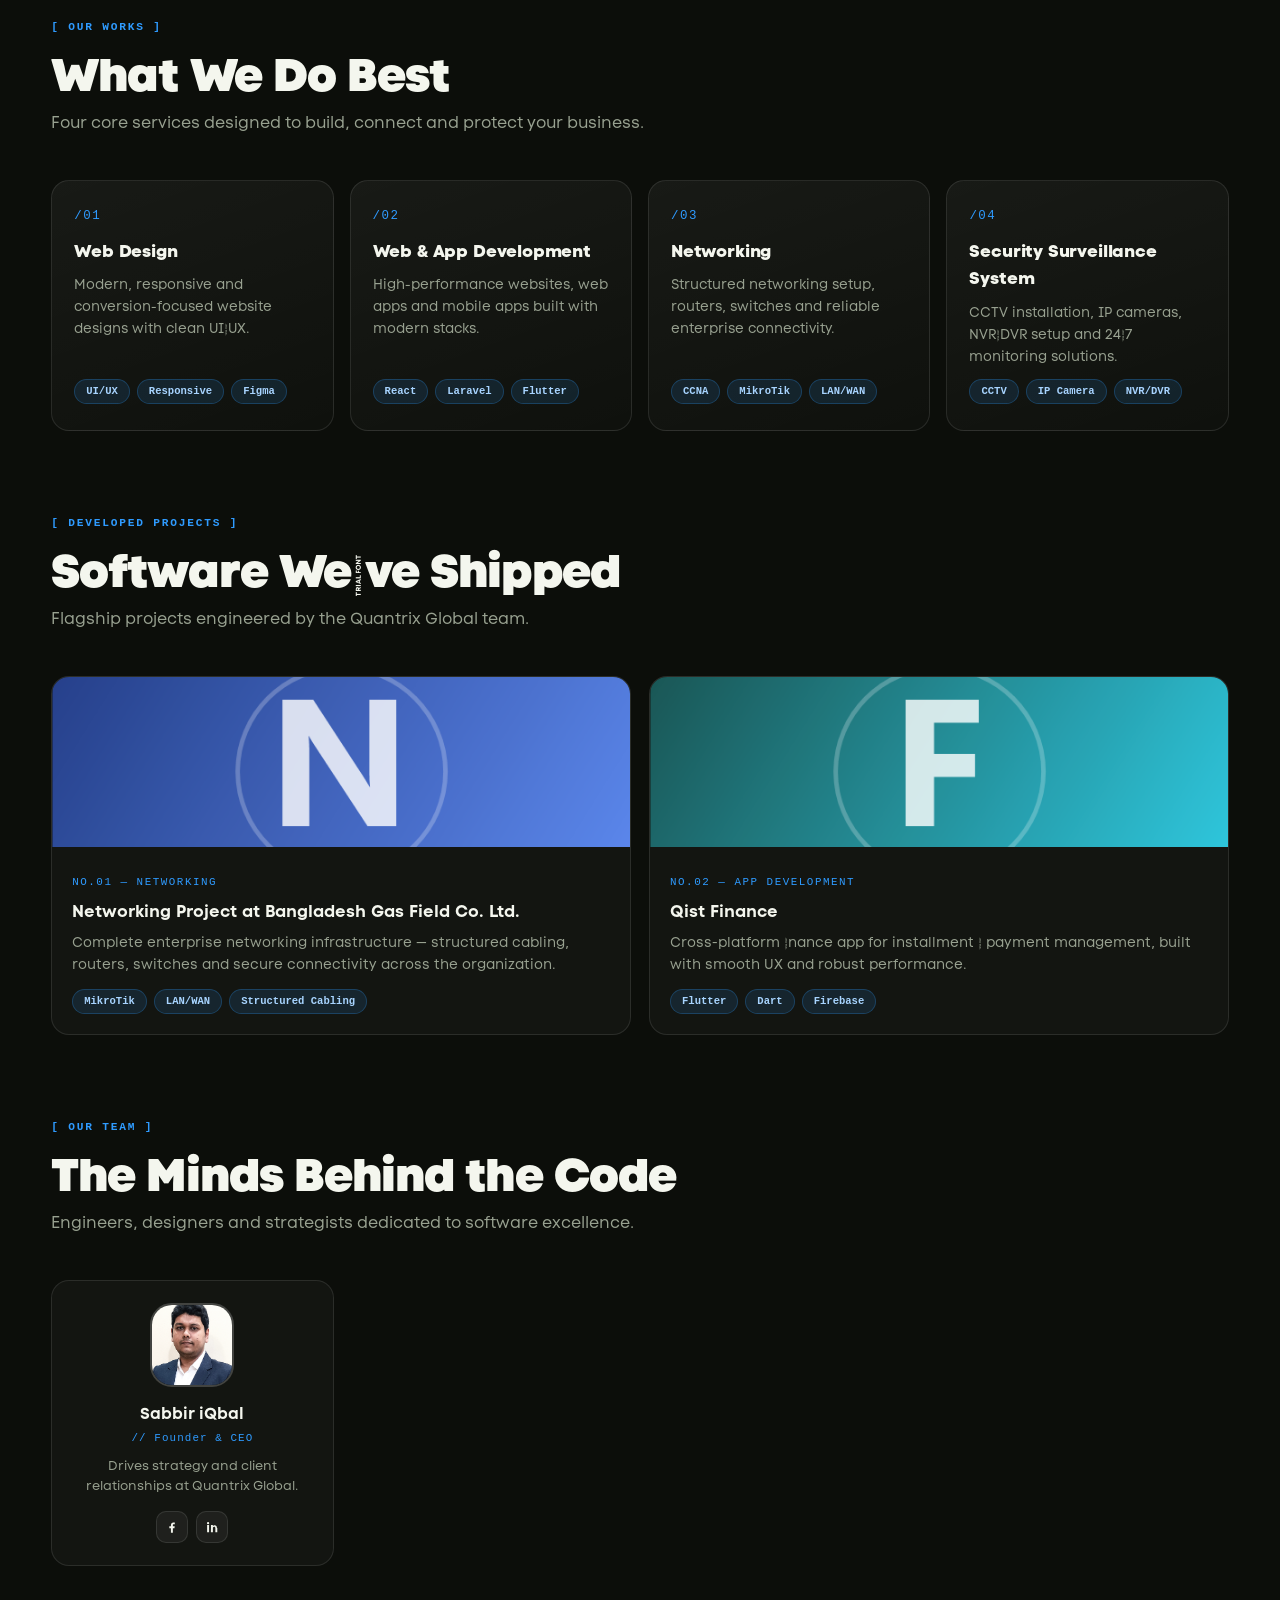
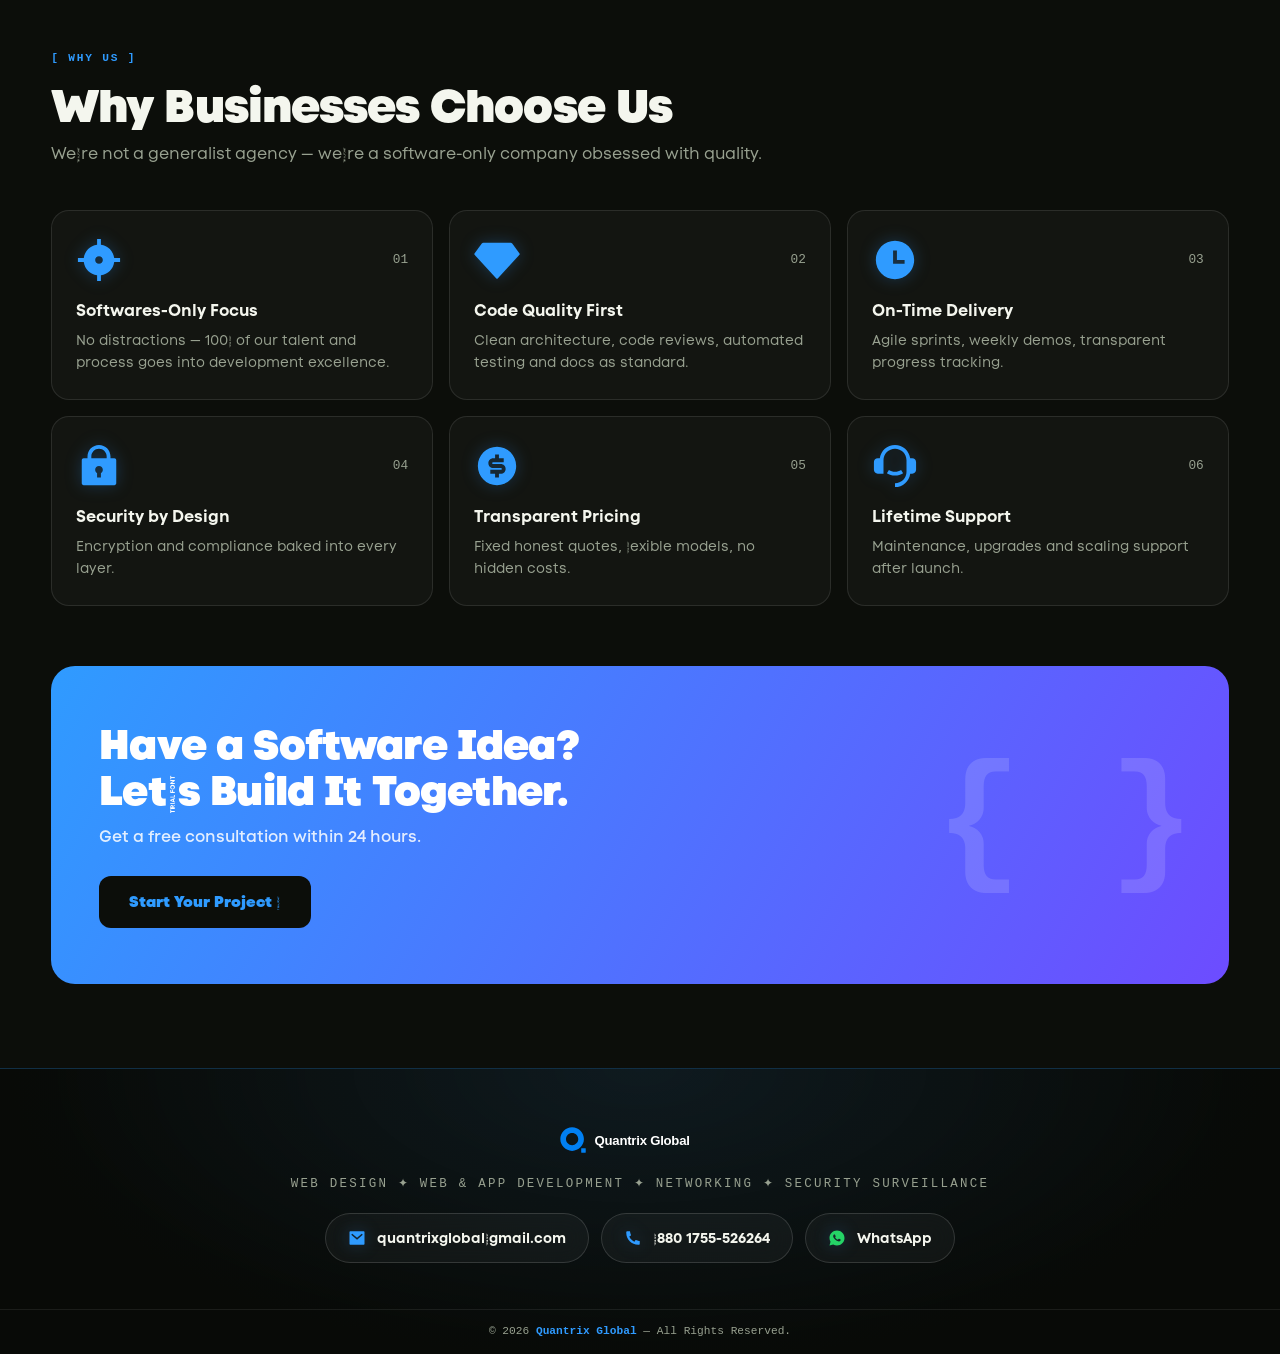
==== commit ecd7e27d: "Add Google site verification file for SEO purposes" ====
--- a/index.html
+++ b/index.html
@@ -214,32 +214,14 @@
     </div>
     <div class="team-grid">
       <div class="team-card reveal">
-        <img class="avatar" src="assets/img/avatars/avatar-rm.png" alt="Rahul Mehta">
-        <h4>Rahul Mehta</h4>
+        <img class="avatar" src="assets/img/avatars/avatar-si.jpg" alt="Sabbir iQbal">
+        <h4>Sabbir iQbal</h4>
         <div class="role">// Founder &amp; CEO</div>
         <p>Drives strategy and client relationships at Quantrix Global.</p>
-        <div class="team-social"><a href="#" aria-label="LinkedIn">in</a><a href="#" aria-label="X">𝕏</a><a href="#" aria-label="Email">✉</a></div>
-      </div>
-      <div class="team-card reveal">
-        <img class="avatar" src="assets/img/avatars/avatar-ps.png" alt="Priya Sharma">
-        <h4>Priya Sharma</h4>
-        <div class="role">// CTO / Architect</div>
-        <p>Designs system architecture and engineering practices.</p>
-        <div class="team-social"><a href="#" aria-label="LinkedIn">in</a><a href="#" aria-label="GitHub">GH</a><a href="#" aria-label="Email">✉</a></div>
-      </div>
-      <div class="team-card reveal">
-        <img class="avatar" src="assets/img/avatars/avatar-ak.png" alt="Arjun Kapoor">
-        <h4>Arjun Kapoor</h4>
-        <div class="role">// UI/UX Lead</div>
-        <p>Crafts intuitive product experiences for every platform.</p>
-        <div class="team-social"><a href="#" aria-label="Dribbble">Dr</a><a href="#" aria-label="LinkedIn">in</a><a href="#" aria-label="Email">✉</a></div>
-      </div>
-      <div class="team-card reveal">
-        <img class="avatar" src="assets/img/avatars/avatar-sl.png" alt="Sara Lawrence">
-        <h4>Sara Lawrence</h4>
-        <div class="role">// Delivery Manager</div>
-        <p>Keeps every project on time, on budget, beyond expectations.</p>
-        <div class="team-social"><a href="#" aria-label="LinkedIn">in</a><a href="#" aria-label="X">𝕏</a><a href="#" aria-label="Email">✉</a></div>
+        <div class="team-social">
+          <a href="#" aria-label="Facebook"><svg viewBox="0 0 24 24" width="14" height="14" fill="currentColor"><path d="M13.5 22v-8h2.7l.4-3.2h-3.1V8.75c0-.93.26-1.56 1.59-1.56h1.7V4.32c-.3-.04-1.3-.13-2.48-.13-2.45 0-4.13 1.5-4.13 4.24v2.37H7.4v3.2h2.78V22h3.32z"/></svg></a>
+          <a href="#" aria-label="LinkedIn"><svg viewBox="0 0 24 24" width="14" height="14" fill="currentColor"><path d="M6.94 8.5H3.62V21h3.32V8.5zM5.28 3.5a1.93 1.93 0 1 0 0 3.86 1.93 1.93 0 0 0 0-3.86zM20.5 13.57c0-3.12-1.67-4.57-3.9-4.57-1.8 0-2.6.99-3.05 1.68V8.5h-3.32c.04.91 0 12.5 0 12.5h3.32v-6.98c0-.36.03-.73.14-.99.29-.73.94-1.48 2.04-1.48 1.44 0 2.02 1.09 2.02 2.68V21h3.32v-7.43z"/></svg></a>
+        </div>
       </div>
     </div>
   </div>
--- a/assets/css/style.css
+++ b/assets/css/style.css
@@ -273,6 +273,7 @@
   background:rgba(255,255,255,.03);border:1px solid var(--card-brd);transition:.3s;
 }
 .team-card:hover{border-color:rgba(47,155,255,.4);transform:translateY(-6px)}
+.team-card:only-child{max-width:320px;margin:0 auto}
 .avatar{
   width:84px;height:84px;border-radius:22px;margin:0 auto 14px;object-fit:cover;
   border:2px solid rgba(255,255,255,.2);transition:.3s;
@@ -287,6 +288,7 @@
   background:rgba(255,255,255,.05);border:1px solid var(--card-brd);transition:.22s;
 }
 .team-social a:hover{background:var(--acc);color:#fff}
+.team-social svg{display:block}
 
 /* why us */
 .why-grid{display:grid;grid-template-columns:repeat(3,1fr);gap:16px}
